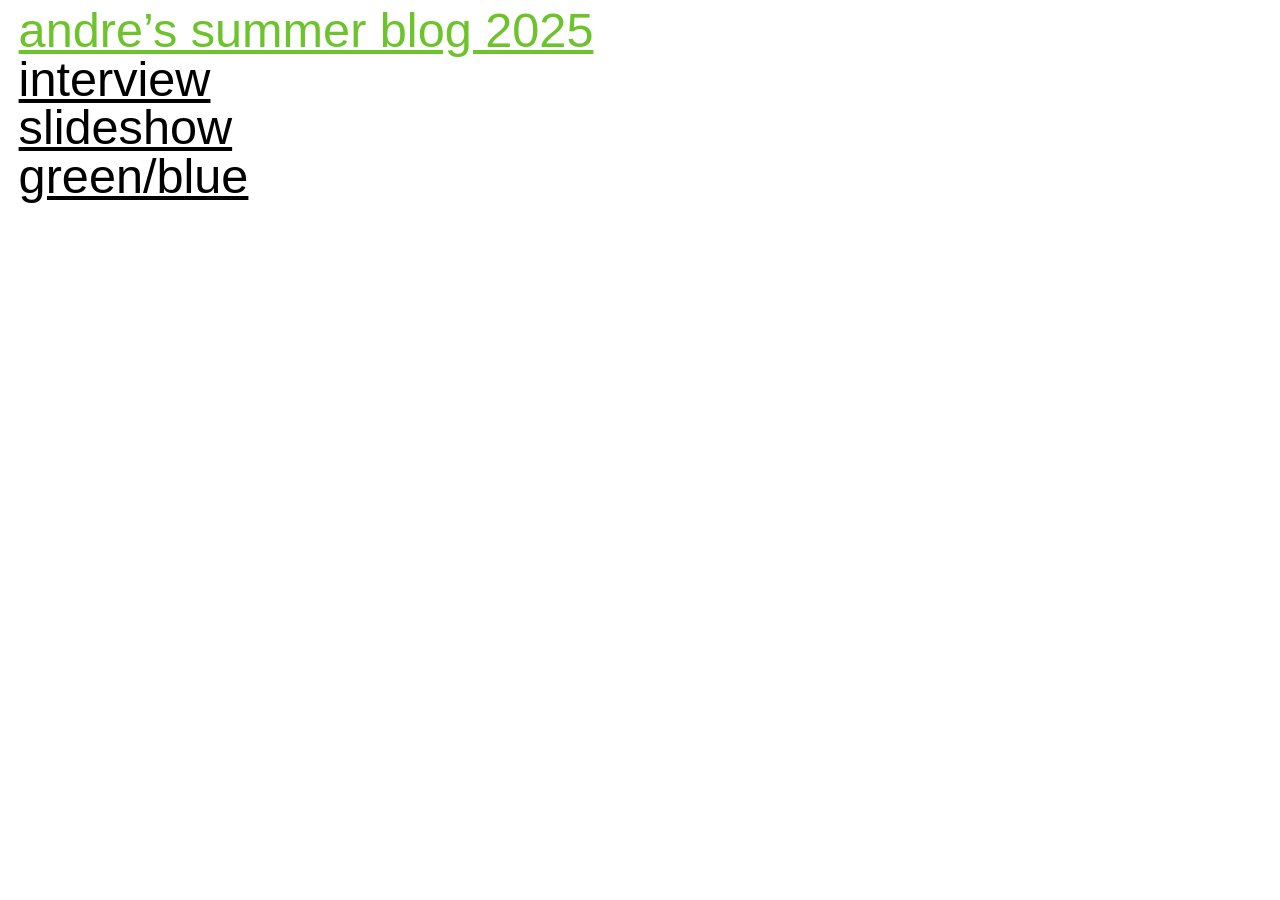
==== index.html @ eaff3abb "new" ====
<!DOCTYPE html>
<html lang="en">
  <head>
    <meta charset="UTF-8">
    <meta http-equiv="X-UA-Compatible" content="IE=edge">
    <meta name="viewport" content="width=device-width, initial-scale=1, viewport-fit=cover">
    <title>andre’s summer blog 2025</title>
    <link rel="stylesheet" href="assets/css/reset.css">
    <link rel="stylesheet" href="assets/css/style.css">
  </head>
  <body>
    <div class="mainbox">
    <header>
      <p> <a href="index.html">andre’s summer blog 2025</a></p>
      
    </header>
    <!-- <img src="2000.jpg" alt="no image!">  -->
    <div>
      <!-- <p>i love amsterdam</p> -->
    
      <h1><a href="interview_julie.html">interview</a></h1>
     <h1><a href="slideshow.html">slideshow</a></h1> 
     <h1><a href="green_blue.html">green/blue</a></h1>
    
    </div>
  </div>
  </body>
 
</html>
---- assets/css/style.css ----
body {
  /* background-color: firebrick; */
 font-size: 3.8vw;
 font-family: Arial, Helvetica, sans-serif;
 /* padding-left: 3%; */
 /* text-indent: 5%; */
 max-width: 97%;
 
} 

::selection {
  background: rgba(109, 195, 43, 1);
  /* background-color: lightgreen; */
  color: whitesmoke;


}


@media (max-width: 860px) {
  body {
    font-size: 7.8vw;
    max-width: 98%;
    
  }

  img {
    padding-top: 1.7% !important;
    padding-left: .5% !important;
    padding-bottom: 1% !important;
    width: 100% !important;
  }

  .qlink{
    /* text-decoration: none !important; */
    text-decoration-thickness: 5px !important;
    /* color: blue; */
  }


}


.link-row {
  display: flex;
  justify-content: space-between; /* or use space-around / space-evenly */
  max-width: 90%;
  padding: 20px 0;
}

.link-row a:nth-child(1) { color: #006400; }  /* dark green */
.link-row a:nth-child(2) { color: #0b5c1f; }
.link-row a:nth-child(3) { color: #156b36; }
.link-row a:nth-child(4) { color: #1e6c50; }
.link-row a:nth-child(5) { color: #25606c; }
.link-row a:nth-child(6) { color: #1d4f85; }
.link-row a:nth-child(7) { color: #183f97; }
.link-row a:nth-child(8) { color: #142fa9; }
.link-row a:nth-child(9) { color: #101fbb; }
.link-row a:nth-child(10) { color: #0b0fcf; }  /* dark blue */

html {
  scroll-behavior: smooth; /* enables smooth scrolling */
}

.back-to-top {
  color: black;
  /* text-decoration: none; */
 

}

.link-row a {
  text-decoration: underline;
  color: black;
  
}

.qlink{
  /* text-decoration: none !important; */
  text-decoration-thickness: 10px;
  /* color: blue; */
}

.link-row a:hover {
  color: blue;
}


/* margin: 10% 15% 10% 2%; top right bottom left */


a {
  text-decoration: underline;
  /* padding-left: 1%; */
}


.mainbox {
  padding-left: 1.5%;
  padding-bottom: 2.5%;
  padding-top: .5%;
}

img {
  padding-left: 3%;
  /* padding-right: 3%; */
  width: 55%;
  display: block;
  padding-top: 0.8%;

}

.hover-darken img {
  transition: filter 0.5s ease;
}

.hover-darken img:hover {
  filter: brightness(150%);

  text-decoration: none;
  border: none;
}

a:hover {
  color: blue;
  text-decoration: underline;
  /* background: rgba(109, 195, 43, 1); */
  

h{
    text-decoration: underline;
   
    }
}

h4{
  color: black;
  padding-left: 8%; 
  /* text-indent: 5%; */
  font-weight: ;
  text-decoration: underline;
}

h3{
  text-decoration: double;
}

h2 {
  color: blue;

}

p{
  color: rgb(109, 195, 43);
}

<style>

.do {
  color: rgb(255, 194, 12); 
}

.intro {
  color: black;
}

.kz {
  color: rgb(233, 178, 187); 
}

.al {
  color: cadetblue;
}

.dlee {
  color: rgb(213, 225, 76); 
}




</style>

body {
    margin: 0;
}

    .slideshow {
        position: absolute;
        width: 100vw;
        height: 100vh;
        overflow: hidden;
        background-color: black;
      }

      .slideshow img {
        padding-left: 0%;
        padding-top: 0%;
        position: absolute;
        top: 0;
        left: 0;
        width: 100%;
        height: 100%;
         opacity: 0;
        animation: show 177s steps(1, end) infinite;//
        background-color: black;
      } 
     
      @keyframes show {
        0%   { opacity: 1; }
        20% { opacity: 0; }
        100% { opacity: 0; }
      }
      
      Delay each image by 3s (3s × 59 = 177s total loop)
      .slideshow img:nth-child(1)  { animation-delay: 0s; }
      .slideshow img:nth-child(2)  { animation-delay: 3s; }
      .slideshow img:nth-child(3)  { animation-delay: 6s; }
      .slideshow img:nth-child(4)  { animation-delay: 9s; }
      .slideshow img:nth-child(5)  { animation-delay: 12s; }
      .slideshow img:nth-child(6)  { animation-delay: 15s; }
      .slideshow img:nth-child(7)  { animation-delay: 18s; }
      .slideshow img:nth-child(8)  { animation-delay: 21s; }
      .slideshow img:nth-child(9)  { animation-delay: 24s; }
      .slideshow img:nth-child(10) { animation-delay: 27s; }
      .slideshow img:nth-child(11) { animation-delay: 30s; }
      .slideshow img:nth-child(12) { animation-delay: 33s; }
      .slideshow img:nth-child(13) { animation-delay: 36s; }
      .slideshow img:nth-child(14) { animation-delay: 39s; }
      .slideshow img:nth-child(15) { animation-delay: 42s; }
      .slideshow img:nth-child(16) { animation-delay: 45s; }
      .slideshow img:nth-child(17) { animation-delay: 48s; }
      .slideshow img:nth-child(18) { animation-delay: 51s; }
      .slideshow img:nth-child(19) { animation-delay: 54s; }
      .slideshow img:nth-child(20) { animation-delay: 57s; }
      .slideshow img:nth-child(21) { animation-delay: 60s; }
      .slideshow img:nth-child(22) { animation-delay: 63s; }
      .slideshow img:nth-child(23) { animation-delay: 66s; }
      .slideshow img:nth-child(24) { animation-delay: 69s; }
      .slideshow img:nth-child(25) { animation-delay: 72s; }
      .slideshow img:nth-child(26) { animation-delay: 75s; }
      .slideshow img:nth-child(27) { animation-delay: 78s; }
      .slideshow img:nth-child(28) { animation-delay: 81s; }
      .slideshow img:nth-child(29) { animation-delay: 84s; }
      .slideshow img:nth-child(30) { animation-delay: 87s; }
      .slideshow img:nth-child(31) { animation-delay: 90s; }
      .slideshow img:nth-child(32) { animation-delay: 93s; }
      .slideshow img:nth-child(33) { animation-delay: 96s; }
      .slideshow img:nth-child(34) { animation-delay: 99s; }
      .slideshow img:nth-child(35) { animation-delay: 102s; }
      .slideshow img:nth-child(36) { animation-delay: 105s; }
      .slideshow img:nth-child(37) { animation-delay: 108s; }
      .slideshow img:nth-child(38) { animation-delay: 111s; }
      .slideshow img:nth-child(39) { animation-delay: 114s; }
      .slideshow img:nth-child(40) { animation-delay: 117s; }
      .slideshow img:nth-child(41) { animation-delay: 120s; }
      .slideshow img:nth-child(42) { animation-delay: 123s; }
      .slideshow img:nth-child(43) { animation-delay: 126s; }
      .slideshow img:nth-child(44) { animation-delay: 129s; }
      .slideshow img:nth-child(45) { animation-delay: 132s; }
      .slideshow img:nth-child(46) { animation-delay: 135s; }
      .slideshow img:nth-child(47) { animation-delay: 138s; }
      .slideshow img:nth-child(48) { animation-delay: 141s; }
      .slideshow img:nth-child(49) { animation-delay: 144s; }
      .slideshow img:nth-child(50) { animation-delay: 147s; }
      .slideshow img:nth-child(51) { animation-delay: 150s; }
      .slideshow img:nth-child(52) { animation-delay: 153s; }
      .slideshow img:nth-child(53) { animation-delay: 156s; }
      .slideshow img:nth-child(54) { animation-delay: 159s; }
      .slideshow img:nth-child(55) { animation-delay: 162s; }
      .slideshow img:nth-child(56) { animation-delay: 165s; }
      .slideshow img:nth-child(57) { animation-delay: 168s; }
      .slideshow img:nth-child(58) { animation-delay: 171s; }
      .slideshow img:nth-child(59) { animation-delay: 174s; }
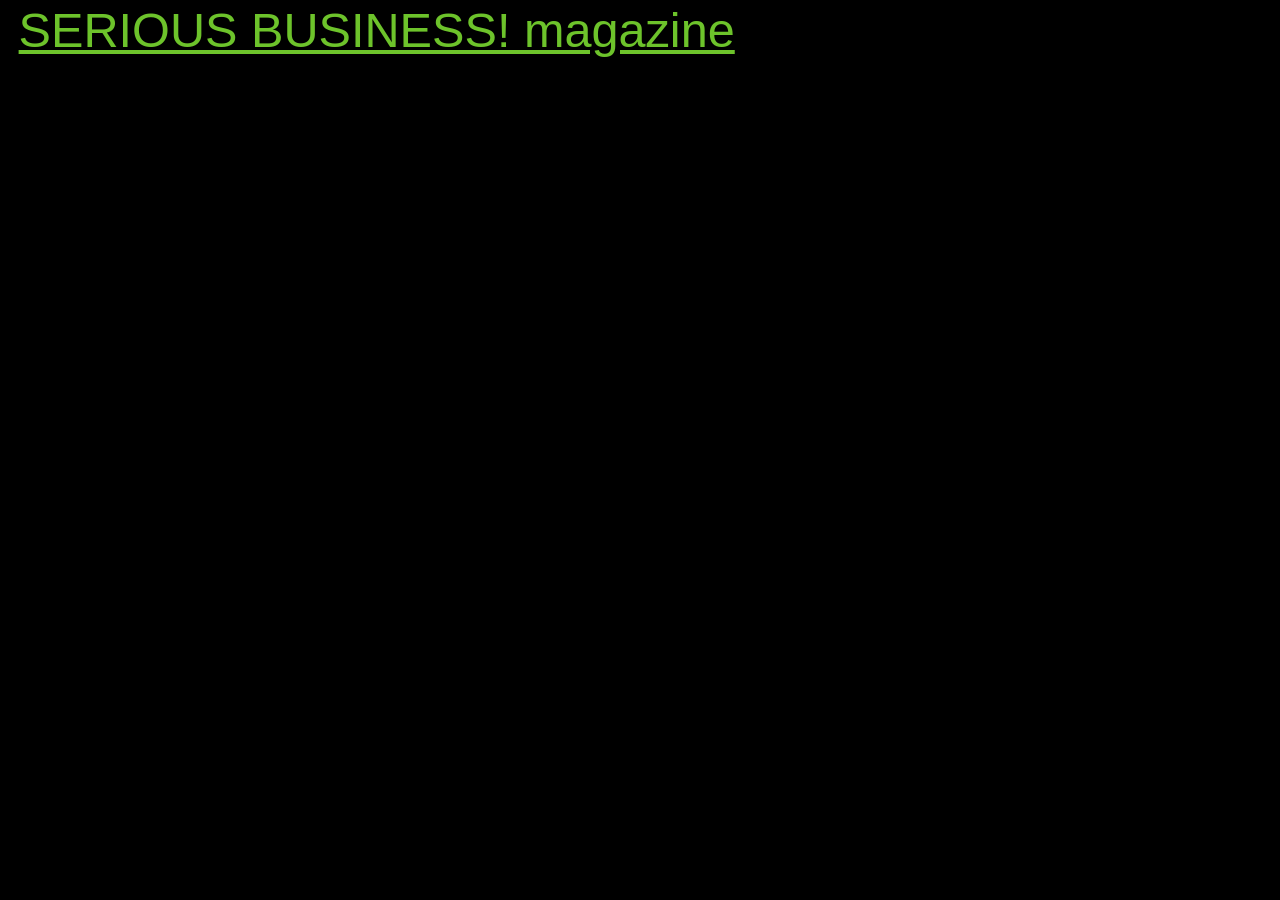
==== commit 8f62026c: "ja" ====
--- a/index.html
+++ b/index.html
@@ -4,14 +4,14 @@
     <meta charset="UTF-8">
     <meta http-equiv="X-UA-Compatible" content="IE=edge">
     <meta name="viewport" content="width=device-width, initial-scale=1, viewport-fit=cover">
-    <title>andre’s summer blog 2025</title>
+    <title>SERIOUS BUSINESS! magazine</title>
     <link rel="stylesheet" href="assets/css/reset.css">
     <link rel="stylesheet" href="assets/css/style.css">
   </head>
   <body>
     <div class="mainbox">
     <header>
-      <p> <a href="index.html">andre’s summer blog 2025</a></p>
+      <p> <a href="index.html">SERIOUS BUSINESS! magazine</a></p>
       
     </header>
     <!-- <img src="2000.jpg" alt="no image!">  -->
--- a/assets/css/style.css
+++ b/assets/css/style.css
@@ -7,6 +7,7 @@
  /* padding-left: 3%; */
  /* text-indent: 5%; */
  max-width: 97%;
+ background-color: black;
  
 } 
 
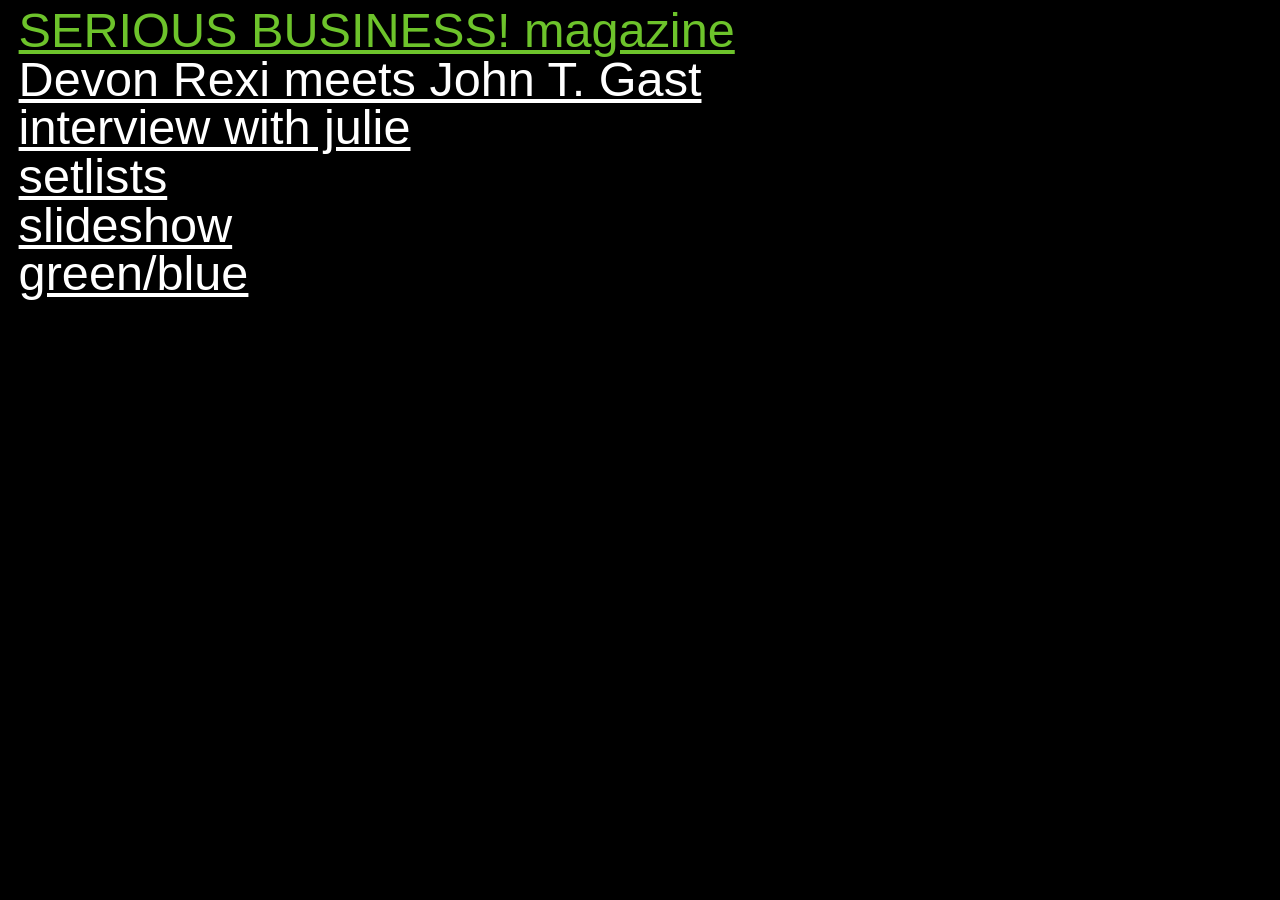
==== commit 2b37334f: "ja" ====
--- a/index.html
+++ b/index.html
@@ -18,9 +18,13 @@
     <div>
       <!-- <p>i love amsterdam</p> -->
     
-      <h1><a href="interview_julie.html">interview</a></h1>
+       <h1><a href="devonreximeetsjohn.html">Devon Rexi meets John T. Gast</a></h1>
+      <h1><a href="interview_julie.html">interview with julie</a></h1>
+    
+      <h1><a href="setlists.html">setlists</a></h1> 
      <h1><a href="slideshow.html">slideshow</a></h1> 
      <h1><a href="green_blue.html">green/blue</a></h1>
+     
     
     </div>
   </div>
--- a/assets/css/style.css
+++ b/assets/css/style.css
@@ -3,11 +3,12 @@
 body {
   /* background-color: firebrick; */
  font-size: 3.8vw;
- font-family: Arial, Helvetica, sans-serif;
+ font-family: Impact, Haettenschweiler, 'Arial Narrow Bold', sans-serif;
  /* padding-left: 3%; */
  /* text-indent: 5%; */
  max-width: 97%;
  background-color: black;
+ color: white;
  
 } 
 
@@ -165,7 +166,7 @@
 }
 
 .intro {
-  color: black;
+  color: yellow;
 }
 
 .kz {
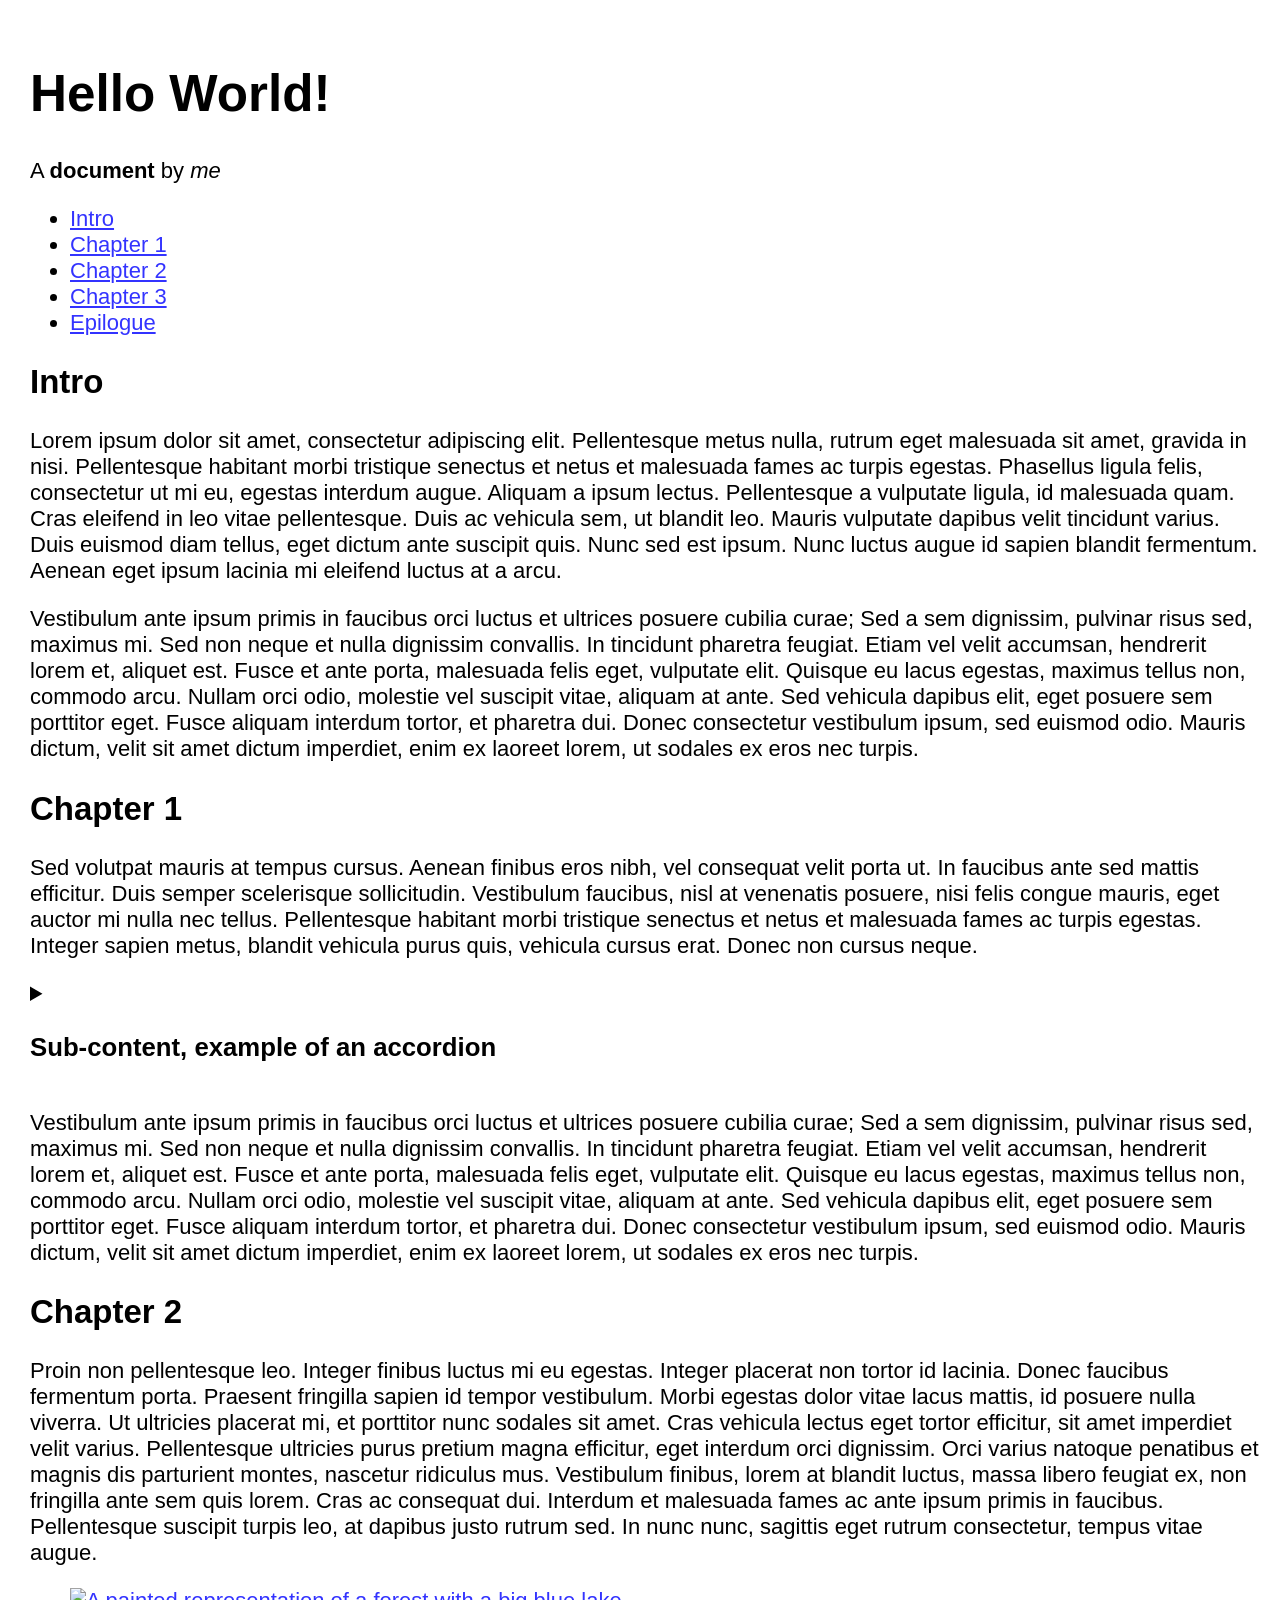
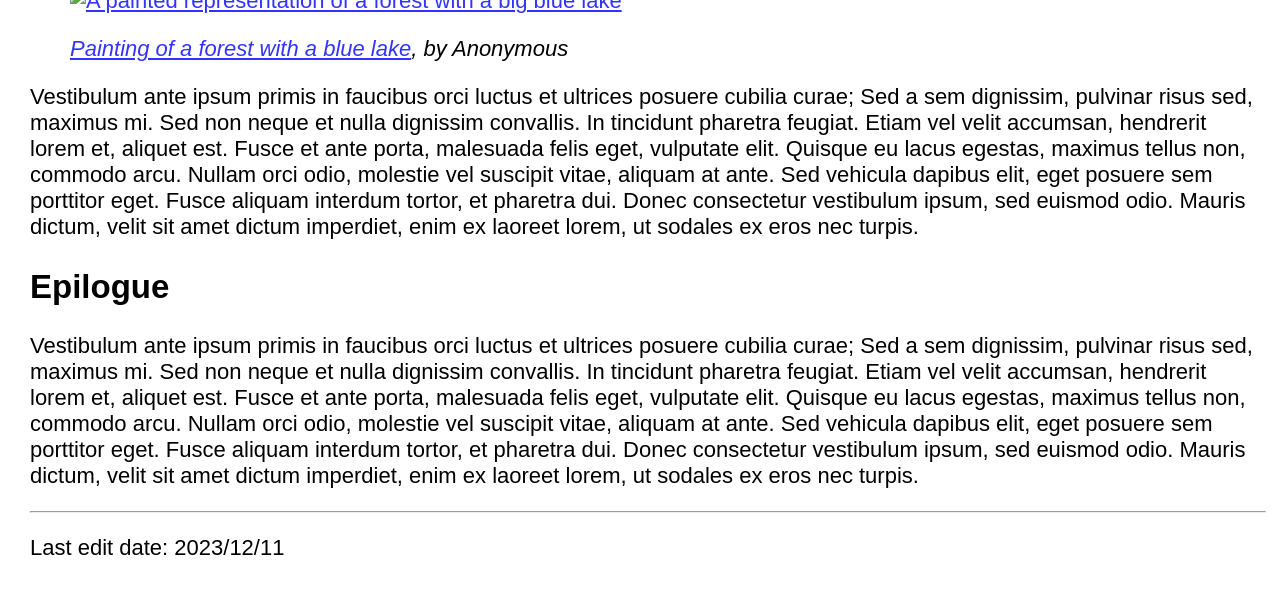
==== commit 6a0820df: "x" ====
--- a/index.html
+++ b/index.html
@@ -1,33 +1,158 @@
 <!DOCTYPE html>
+
 <html lang="en">
-  <head>
-    <meta charset="UTF-8">
-    <meta http-equiv="X-UA-Compatible" content="IE=edge">
-    <meta name="viewport" content="width=device-width, initial-scale=1, viewport-fit=cover">
-    <title>SERIOUS BUSINESS! magazine</title>
-    <link rel="stylesheet" href="assets/css/reset.css">
-    <link rel="stylesheet" href="assets/css/style.css">
-  </head>
-  <body>
-    <div class="mainbox">
-    <header>
-      <p> <a href="index.html">SERIOUS BUSINESS! magazine</a></p>
-      
-    </header>
-    <!-- <img src="2000.jpg" alt="no image!">  -->
-    <div>
-      <!-- <p>i love amsterdam</p> -->
-    
-       <h1><a href="devonreximeetsjohn.html">Devon Rexi meets John T. Gast</a></h1>
-      <h1><a href="interview_julie.html">interview with julie</a></h1>
-    
-      <h1><a href="setlists.html">setlists</a></h1> 
-     <h1><a href="slideshow.html">slideshow</a></h1> 
-     <h1><a href="green_blue.html">green/blue</a></h1>
-     
-    
-    </div>
-  </div>
-  </body>
- 
-</html>+
+	<head>
+
+		<meta charset="utf-8">
+		<meta name="viewport" content="width=device-width,initial-scale=1.0">
+
+		<!-- meta tags, fill them with website meta infos -->
+		<meta name="description" content="Description of your web page" /> 
+		<meta name="keywords" content="Keyword 1, Keyword 2, Keyword 3, Keyword 4, Keyword 5 ..."/> 
+		<meta name="author" content="Name of the author/owner of the webpage's content" />
+
+		<!-- favicon, fill with a 512x512px .png image named 'favicon.png' -->
+		<link rel="icon" href="assets/images/favicon/favicon.png"/>
+
+		<!-- website title, visible in the browser window and on link sharing -->
+		<title>Website title</title>
+
+		<!-- links for extensions and dependencies -->
+
+		<!-- css -->
+		<!-- first link your CSS dependences, here is normalize, a CSS 'reset' for cross-browser appearence uniformity -->
+		<link rel="stylesheet" href="assets/css/normalize.css">
+		<!-- you stylesheet -->
+		<link rel="stylesheet" href="assets/css/style.css?ver=1.0">
+
+		<!-- js -->
+		<!-- first link your javascript dependencies -->
+
+		<!-- your website scripts goes at the end of this document, right before the closing </body> -->
+	    
+	</head>
+
+	<body>
+
+		<!-- webpage content goes here -->
+
+		<div class="page-wrapper">
+
+			<header>
+
+				<h1>Hello World!</h1>
+				<p>A <strong>document</strong> by <em>me</em></p>
+
+				<nav>
+					<ul>
+						<li><a href="#intro">Intro</a></li>
+						<li><a href="#chapter-1">Chapter 1</a></li>
+						<li><a href="#chapter-2">Chapter 2</a></li>
+						<li><a href="#chapter-3">Chapter 3</a></li>
+						<li><a href="#epilogue">Epilogue</a></li>
+					</ul>
+				</nav>
+
+			</header>
+
+			<main>
+
+				<h2 id="intro">Intro</h2>
+
+				<p>
+					Lorem ipsum dolor sit amet, consectetur adipiscing elit. Pellentesque metus nulla, rutrum eget malesuada sit amet, gravida in nisi. Pellentesque habitant morbi tristique senectus et netus et malesuada fames ac turpis egestas. Phasellus ligula felis, consectetur ut mi eu, egestas interdum augue. Aliquam a ipsum lectus. Pellentesque a vulputate ligula, id malesuada quam. Cras eleifend in leo vitae pellentesque. Duis ac vehicula sem, ut blandit leo. Mauris vulputate dapibus velit tincidunt varius. Duis euismod diam tellus, eget dictum ante suscipit quis. Nunc sed est ipsum. Nunc luctus augue id sapien blandit fermentum. Aenean eget ipsum lacinia mi eleifend luctus at a arcu.
+				</p>
+
+				<p>
+					Vestibulum ante ipsum primis in faucibus orci luctus et ultrices posuere cubilia curae; Sed a sem dignissim, pulvinar risus sed, maximus mi. Sed non neque et nulla dignissim convallis. In tincidunt pharetra feugiat. Etiam vel velit accumsan, hendrerit lorem et, aliquet est. Fusce et ante porta, malesuada felis eget, vulputate elit. Quisque eu lacus egestas, maximus tellus non, commodo arcu. Nullam orci odio, molestie vel suscipit vitae, aliquam at ante. Sed vehicula dapibus elit, eget posuere sem porttitor eget. Fusce aliquam interdum tortor, et pharetra dui. Donec consectetur vestibulum ipsum, sed euismod odio. Mauris dictum, velit sit amet dictum imperdiet, enim ex laoreet lorem, ut sodales ex eros nec turpis.
+				</p>
+
+				<h2 id="chapter-1">Chapter 1</h2>
+
+				<p>
+					Sed volutpat mauris at tempus cursus. Aenean finibus eros nibh, vel consequat velit porta ut. In faucibus ante sed mattis efficitur. Duis semper scelerisque sollicitudin. Vestibulum faucibus, nisl at venenatis posuere, nisi felis congue mauris, eget auctor mi nulla nec tellus. Pellentesque habitant morbi tristique senectus et netus et malesuada fames ac turpis egestas. Integer sapien metus, blandit vehicula purus quis, vehicula cursus erat. Donec non cursus neque.
+				</p>
+
+				<details>
+
+					<summary>
+						<h3 id="intro">Sub-content, example of an accordion</h2>
+					</summary>
+
+					<p>
+						Lorem ipsum dolor sit amet, consectetur adipiscing elit. Pellentesque metus nulla, rutrum eget malesuada sit amet, gravida in nisi. Pellentesque habitant morbi tristique senectus et netus et malesuada fames ac turpis egestas. Phasellus ligula felis, consectetur ut mi eu, egestas interdum augue. Aliquam a ipsum lectus. Pellentesque a vulputate ligula, id malesuada quam. Cras eleifend in leo vitae pellentesque. Duis ac vehicula sem, ut blandit leo. Mauris vulputate dapibus velit tincidunt varius. Duis euismod diam tellus, eget dictum ante suscipit quis. Nunc sed est ipsum. Nunc luctus augue id sapien blandit fermentum. Aenean eget ipsum lacinia mi eleifend luctus at a arcu.
+					</p>
+
+					<p>
+						Vestibulum ante ipsum primis in faucibus orci luctus et ultrices posuere cubilia curae; Sed a sem dignissim, pulvinar risus sed, maximus mi. Sed non neque et nulla dignissim convallis. In tincidunt pharetra feugiat. Etiam vel velit accumsan, hendrerit lorem et, aliquet est. Fusce et ante porta, malesuada felis eget, vulputate elit. Quisque eu lacus egestas, maximus tellus non, commodo arcu. Nullam orci odio, molestie vel suscipit vitae, aliquam at ante. Sed vehicula dapibus elit, eget posuere sem porttitor eget. Fusce aliquam interdum tortor, et pharetra dui. Donec consectetur vestibulum ipsum, sed euismod odio. Mauris dictum, velit sit amet dictum imperdiet, enim ex laoreet lorem, ut sodales ex eros nec turpis.
+					</p>
+
+				</details>
+
+				<p>
+					Vestibulum ante ipsum primis in faucibus orci luctus et ultrices posuere cubilia curae; Sed a sem dignissim, pulvinar risus sed, maximus mi. Sed non neque et nulla dignissim convallis. In tincidunt pharetra feugiat. Etiam vel velit accumsan, hendrerit lorem et, aliquet est. Fusce et ante porta, malesuada felis eget, vulputate elit. Quisque eu lacus egestas, maximus tellus non, commodo arcu. Nullam orci odio, molestie vel suscipit vitae, aliquam at ante. Sed vehicula dapibus elit, eget posuere sem porttitor eget. Fusce aliquam interdum tortor, et pharetra dui. Donec consectetur vestibulum ipsum, sed euismod odio. Mauris dictum, velit sit amet dictum imperdiet, enim ex laoreet lorem, ut sodales ex eros nec turpis.
+				</p>
+
+				<h2 id="chapter-2">Chapter 2</h2>
+
+				<p>
+					Proin non pellentesque leo. Integer finibus luctus mi eu egestas. Integer placerat non tortor id lacinia. Donec faucibus fermentum porta. Praesent fringilla sapien id tempor vestibulum. Morbi egestas dolor vitae lacus mattis, id posuere nulla viverra. Ut ultricies placerat mi, et porttitor nunc sodales sit amet. Cras vehicula lectus eget tortor efficitur, sit amet imperdiet velit varius. Pellentesque ultricies purus pretium magna efficitur, eget interdum orci dignissim. Orci varius natoque penatibus et magnis dis parturient montes, nascetur ridiculus mus. Vestibulum finibus, lorem at blandit luctus, massa libero feugiat ex, non fringilla ante sem quis lorem. Cras ac consequat dui. Interdum et malesuada fames ac ante ipsum primis in faucibus. Pellentesque suscipit turpis leo, at dapibus justo rutrum sed. In nunc nunc, sagittis eget rutrum consectetur, tempus vitae augue.
+				</p>
+
+				<figure>
+
+					<a href="content/painting-forest-lake.jpg" target="_blank">
+				    	<img src="content/painting-forest-lake.jpg" alt="A painted representation of a forest with a big blue lake" width="100%" height="auto">
+				    </a>
+
+				    <figcaption>
+
+				    	<p>
+				    		<em><a href="https://www.youtube.com/watch?v=bkKTSw4pL2A" target="_blank">Painting of a forest with a blue lake</a>, by Anonymous</em>
+				    	</p>
+
+				    </figcaption>
+
+				</figure>
+
+				<p>
+					Vestibulum ante ipsum primis in faucibus orci luctus et ultrices posuere cubilia curae; Sed a sem dignissim, pulvinar risus sed, maximus mi. Sed non neque et nulla dignissim convallis. In tincidunt pharetra feugiat. Etiam vel velit accumsan, hendrerit lorem et, aliquet est. Fusce et ante porta, malesuada felis eget, vulputate elit. Quisque eu lacus egestas, maximus tellus non, commodo arcu. Nullam orci odio, molestie vel suscipit vitae, aliquam at ante. Sed vehicula dapibus elit, eget posuere sem porttitor eget. Fusce aliquam interdum tortor, et pharetra dui. Donec consectetur vestibulum ipsum, sed euismod odio. Mauris dictum, velit sit amet dictum imperdiet, enim ex laoreet lorem, ut sodales ex eros nec turpis.
+				</p>
+
+				<h2 id="epilogue">Epilogue</h2>
+
+				<p>
+					Vestibulum ante ipsum primis in faucibus orci luctus et ultrices posuere cubilia curae; Sed a sem dignissim, pulvinar risus sed, maximus mi. Sed non neque et nulla dignissim convallis. In tincidunt pharetra feugiat. Etiam vel velit accumsan, hendrerit lorem et, aliquet est. Fusce et ante porta, malesuada felis eget, vulputate elit. Quisque eu lacus egestas, maximus tellus non, commodo arcu. Nullam orci odio, molestie vel suscipit vitae, aliquam at ante. Sed vehicula dapibus elit, eget posuere sem porttitor eget. Fusce aliquam interdum tortor, et pharetra dui. Donec consectetur vestibulum ipsum, sed euismod odio. Mauris dictum, velit sit amet dictum imperdiet, enim ex laoreet lorem, ut sodales ex eros nec turpis.
+				</p>
+
+			</main>
+
+
+
+			<footer>
+
+				<hr>
+
+				<p>
+					Last edit date: 2023/12/11
+				</p>
+
+			</footer>
+
+
+
+		</div>
+
+
+
+		<!-- end webpage content -->
+
+
+		<!-- website script right before closing </body> tag -->
+		<script type="text/javascript" src="assets/js/script.js?ver=1.0"></script>
+
+
+	</body>
+
+</html>
--- a/assets/css/style.css
+++ b/assets/css/style.css
@@ -1,280 +1,239 @@
-
+@charset "UTF-8";
+
+
+
+/* @FONT FACE (enable the use of 'custom fonts' inside your document) */
+
+/* 
+  You can use 'fontsquirrel' (https://www.fontsquirrel.com) 
+  or 'transfonter' (https://transfonter.org)
+  to generate your own font for the web from .ttf or .oft files 
+*/
+
+@font-face {
+    font-family: 'Your Font Name';
+    src: url('../fonts/yourfontname/yourfontname-roman.woff2');
+    font-weight: normal;
+    font-style: normal;
+    font-display: block;
+}
+
+@font-face {
+    font-family: 'Your Font Name';
+    src: url('../fonts/yourfontname/yourfontname-italic.woff2');
+    font-weight: normal;
+    font-style: italic;
+    font-display: block;
+}
+
+
+
+/* VARIABLES */
+
+:root {
+  /* Color values */
+  --color-background: rgba(255,255,255,1);
+  --color-text: rgba(0,0,0,1);
+  --color-text-link: rgba(0,0,255,0.8);
+  --color-text-link-hover: rgba(0,0,255,0.4);
+  /* Font values */
+  --font-text: 'Your Font Name', 'Helvetica', 'Arial', sans-serif;
+  --font-size: 24px;
+  /* Margin values */
+  --margin: 1rem;
+
+
+  /* Examples of possible variables */
+
+  --font-size-heading: calc(var(--font-size) * 2);
+  --font-size-subheading: calc(var(--font-size) * 1.25);
+  --font-size-caption: calc(var(--font-size) * 0.875);
+
+  --margin-xs: calc(var(--margin) * 0.5);
+  --margin-s: calc(var(--margin) * 1);
+  --margin-m: calc(var(--margin) * 2);
+  --margin-l: calc(var(--margin) * 3);
+  --margin-xl: calc(var(--margin) * 5);
+
+}
+
+
+
+/* GENERAL STYLES */
+
+html {
+  font: var(--font-size) var(--font-family);
+  color: var(--color-text);
+  background-color: var(--color-background);
+}
 
 body {
-  /* background-color: firebrick; */
- font-size: 3.8vw;
- font-family: Impact, Haettenschweiler, 'Arial Narrow Bold', sans-serif;
- /* padding-left: 3%; */
- /* text-indent: 5%; */
- max-width: 97%;
- background-color: black;
- color: white;
+  position:relative;
+  background-color: var(--color-background);
+  font: var(--font-size) var(--font-family);
+  color: var(--color-text);
+  width:100%;
+  height:auto;
+  overflow-y:auto;
+}
+
+a {
+  color: var(--color-text-link);
+  text-decoration: underline;
+}
+
+a:hover {
+  color: var(--color-text-link-hover);
+  text-decoration: underline;
+}
+
+
+h1{
+  /* h1 style */
+  font-size: clamp(
+    var(--font-size-heading),
+    4vw,
+    calc(var(--font-size-heading) * 1.25)
+  );
+}
+
+h2{
+  /* h2 style */
+}
+
+h3{
+  /* h3 style */
+}
+
+h4, h5, h6{
+  /* h4-h5-h6 style */
+}
+
+p{
+  /* paragraph style */
+}
+
+ol, ul{
+  /* ordered list and unordered list styles */
+}
+
+blockquote{
+  /* blockquote element style */
+}
+
+hr{
+  /* horizontal rule style */
+}
+
+
+
+/* PAGE STYLES */
+
+/* page structure */
+
+div.page-wrapper {
+  /* the element that 'wraps' everything */
+  padding: var(--margin);
+}
+
+/* navigation */
  
-} 
-
-::selection {
-  background: rgba(109, 195, 43, 1);
-  /* background-color: lightgreen; */
-  color: whitesmoke;
-
-
-}
-
-
-@media (max-width: 860px) {
-  body {
-    font-size: 7.8vw;
-    max-width: 98%;
-    
+nav{
+  
+}
+
+/* content */
+
+main{
+ 
+}
+
+summary{
+  
+}
+
+
+
+
+
+
+/* UTILITY CLASSES */
+
+/* hide desktop mobile etc */
+
+.desktop-only {
+  display: block;
+}
+
+.mobile-only {
+  display: none;
+}
+
+
+
+
+
+/* WEBSITE MEDIA QUERIES */
+
+/* responsive typeface for various breaking points, sets the default 'rem' value */
+@media (max-width: 299px) { :root{--font-size: 18px;} html, body {font: var(--font-size) var(--font-text); } }
+@media (min-width: 299px) and (max-width: 340px) { :root{--font-size: 19px;} html, body {font: var(--font-size) var(--font-text); } }
+@media (min-width: 340px) and (max-width: 440px) { :root{--font-size: 20px;} html, body {font: var(--font-size) var(--font-text); } }
+@media (min-width: 441px) and (max-width: 779px) { :root{--font-size: 19px;} html, body {font: var(--font-size) var(--font-text); } }
+@media (min-width: 780px) and (max-width: 992px) { :root{--font-size: 20px;} html, body {font: var(--font-size) var(--font-text); } }
+@media (min-width: 993px) and (max-width: 1200px) { :root{--font-size: 21px;} html, body {font: var(--font-size) var(--font-text); } }
+@media (min-width: 1201px) and (max-width: 1320px) { :root{--font-size: 22px;} html, body {font: var(--font-size) var(--font-text); } }
+@media (min-width: 1321px) { :root{--font-size: 24px;} html, body {font: var(--font-size) var(--font-text); } }
+
+/* styles for 'mobile', screen sizes up to 779px, should covers 'mobile' and 'tablet' */
+/* style this one first and then use the subsequent ones in a cascading way (from general to specific) */
+
+@media (max-width: 779px) {
+
+  /* your 'mobile' overriding css properties here */
+
+
+
+  /* utility classes, mobile */
+
+  .desktop-only{
+    display:none;
   }
 
-  img {
-    padding-top: 1.7% !important;
-    padding-left: .5% !important;
-    padding-bottom: 1% !important;
-    width: 100% !important;
+  .mobile-only{
+    display:block;
   }
 
-  .qlink{
-    /* text-decoration: none !important; */
-    text-decoration-thickness: 5px !important;
-    /* color: blue; */
-  }
-
-
-}
-
-
-.link-row {
-  display: flex;
-  justify-content: space-between; /* or use space-around / space-evenly */
-  max-width: 90%;
-  padding: 20px 0;
-}
-
-.link-row a:nth-child(1) { color: #006400; }  /* dark green */
-.link-row a:nth-child(2) { color: #0b5c1f; }
-.link-row a:nth-child(3) { color: #156b36; }
-.link-row a:nth-child(4) { color: #1e6c50; }
-.link-row a:nth-child(5) { color: #25606c; }
-.link-row a:nth-child(6) { color: #1d4f85; }
-.link-row a:nth-child(7) { color: #183f97; }
-.link-row a:nth-child(8) { color: #142fa9; }
-.link-row a:nth-child(9) { color: #101fbb; }
-.link-row a:nth-child(10) { color: #0b0fcf; }  /* dark blue */
-
-html {
-  scroll-behavior: smooth; /* enables smooth scrolling */
-}
-
-.back-to-top {
-  color: black;
-  /* text-decoration: none; */
- 
-
-}
-
-.link-row a {
-  text-decoration: underline;
-  color: black;
-  
-}
-
-.qlink{
-  /* text-decoration: none !important; */
-  text-decoration-thickness: 10px;
-  /* color: blue; */
-}
-
-.link-row a:hover {
-  color: blue;
-}
-
-
-/* margin: 10% 15% 10% 2%; top right bottom left */
-
-
-a {
-  text-decoration: underline;
-  /* padding-left: 1%; */
-}
-
-
-.mainbox {
-  padding-left: 1.5%;
-  padding-bottom: 2.5%;
-  padding-top: .5%;
-}
-
-img {
-  padding-left: 3%;
-  /* padding-right: 3%; */
-  width: 55%;
-  display: block;
-  padding-top: 0.8%;
-
-}
-
-.hover-darken img {
-  transition: filter 0.5s ease;
-}
-
-.hover-darken img:hover {
-  filter: brightness(150%);
-
-  text-decoration: none;
-  border: none;
-}
-
-a:hover {
-  color: blue;
-  text-decoration: underline;
-  /* background: rgba(109, 195, 43, 1); */
-  
-
-h{
-    text-decoration: underline;
-   
-    }
-}
-
-h4{
-  color: black;
-  padding-left: 8%; 
-  /* text-indent: 5%; */
-  font-weight: ;
-  text-decoration: underline;
-}
-
-h3{
-  text-decoration: double;
-}
-
-h2 {
-  color: blue;
-
-}
-
-p{
-  color: rgb(109, 195, 43);
-}
-
-<style>
-
-.do {
-  color: rgb(255, 194, 12); 
-}
-
-.intro {
-  color: yellow;
-}
-
-.kz {
-  color: rgb(233, 178, 187); 
-}
-
-.al {
-  color: cadetblue;
-}
-
-.dlee {
-  color: rgb(213, 225, 76); 
-}
-
-
-
-
-</style>
-
-body {
-    margin: 0;
-}
-
-    .slideshow {
-        position: absolute;
-        width: 100vw;
-        height: 100vh;
-        overflow: hidden;
-        background-color: black;
-      }
-
-      .slideshow img {
-        padding-left: 0%;
-        padding-top: 0%;
-        position: absolute;
-        top: 0;
-        left: 0;
-        width: 100%;
-        height: 100%;
-         opacity: 0;
-        animation: show 177s steps(1, end) infinite;//
-        background-color: black;
-      } 
-     
-      @keyframes show {
-        0%   { opacity: 1; }
-        20% { opacity: 0; }
-        100% { opacity: 0; }
-      }
-      
-      Delay each image by 3s (3s × 59 = 177s total loop)
-      .slideshow img:nth-child(1)  { animation-delay: 0s; }
-      .slideshow img:nth-child(2)  { animation-delay: 3s; }
-      .slideshow img:nth-child(3)  { animation-delay: 6s; }
-      .slideshow img:nth-child(4)  { animation-delay: 9s; }
-      .slideshow img:nth-child(5)  { animation-delay: 12s; }
-      .slideshow img:nth-child(6)  { animation-delay: 15s; }
-      .slideshow img:nth-child(7)  { animation-delay: 18s; }
-      .slideshow img:nth-child(8)  { animation-delay: 21s; }
-      .slideshow img:nth-child(9)  { animation-delay: 24s; }
-      .slideshow img:nth-child(10) { animation-delay: 27s; }
-      .slideshow img:nth-child(11) { animation-delay: 30s; }
-      .slideshow img:nth-child(12) { animation-delay: 33s; }
-      .slideshow img:nth-child(13) { animation-delay: 36s; }
-      .slideshow img:nth-child(14) { animation-delay: 39s; }
-      .slideshow img:nth-child(15) { animation-delay: 42s; }
-      .slideshow img:nth-child(16) { animation-delay: 45s; }
-      .slideshow img:nth-child(17) { animation-delay: 48s; }
-      .slideshow img:nth-child(18) { animation-delay: 51s; }
-      .slideshow img:nth-child(19) { animation-delay: 54s; }
-      .slideshow img:nth-child(20) { animation-delay: 57s; }
-      .slideshow img:nth-child(21) { animation-delay: 60s; }
-      .slideshow img:nth-child(22) { animation-delay: 63s; }
-      .slideshow img:nth-child(23) { animation-delay: 66s; }
-      .slideshow img:nth-child(24) { animation-delay: 69s; }
-      .slideshow img:nth-child(25) { animation-delay: 72s; }
-      .slideshow img:nth-child(26) { animation-delay: 75s; }
-      .slideshow img:nth-child(27) { animation-delay: 78s; }
-      .slideshow img:nth-child(28) { animation-delay: 81s; }
-      .slideshow img:nth-child(29) { animation-delay: 84s; }
-      .slideshow img:nth-child(30) { animation-delay: 87s; }
-      .slideshow img:nth-child(31) { animation-delay: 90s; }
-      .slideshow img:nth-child(32) { animation-delay: 93s; }
-      .slideshow img:nth-child(33) { animation-delay: 96s; }
-      .slideshow img:nth-child(34) { animation-delay: 99s; }
-      .slideshow img:nth-child(35) { animation-delay: 102s; }
-      .slideshow img:nth-child(36) { animation-delay: 105s; }
-      .slideshow img:nth-child(37) { animation-delay: 108s; }
-      .slideshow img:nth-child(38) { animation-delay: 111s; }
-      .slideshow img:nth-child(39) { animation-delay: 114s; }
-      .slideshow img:nth-child(40) { animation-delay: 117s; }
-      .slideshow img:nth-child(41) { animation-delay: 120s; }
-      .slideshow img:nth-child(42) { animation-delay: 123s; }
-      .slideshow img:nth-child(43) { animation-delay: 126s; }
-      .slideshow img:nth-child(44) { animation-delay: 129s; }
-      .slideshow img:nth-child(45) { animation-delay: 132s; }
-      .slideshow img:nth-child(46) { animation-delay: 135s; }
-      .slideshow img:nth-child(47) { animation-delay: 138s; }
-      .slideshow img:nth-child(48) { animation-delay: 141s; }
-      .slideshow img:nth-child(49) { animation-delay: 144s; }
-      .slideshow img:nth-child(50) { animation-delay: 147s; }
-      .slideshow img:nth-child(51) { animation-delay: 150s; }
-      .slideshow img:nth-child(52) { animation-delay: 153s; }
-      .slideshow img:nth-child(53) { animation-delay: 156s; }
-      .slideshow img:nth-child(54) { animation-delay: 159s; }
-      .slideshow img:nth-child(55) { animation-delay: 162s; }
-      .slideshow img:nth-child(56) { animation-delay: 165s; }
-      .slideshow img:nth-child(57) { animation-delay: 168s; }
-      .slideshow img:nth-child(58) { animation-delay: 171s; }
-      .slideshow img:nth-child(59) { animation-delay: 174s; }
-    +}
+
+
+
+/* use this query to apply style changes to smaller smartphones sizes (like an iPhone 5S or SE 2016), max size of 339px */
+
+@media (max-width: 339px) {
+
+  /* your overriding css properties here */
+
+}
+
+
+
+/* use this query to apply style changes for 'mobile' screen sizes that are flipped in 'landscape' mode */
+
+@media (max-width: 779px) and (orientation: landscape) {
+
+   /* your overriding css properties here */
+
+}
+
+
+
+/* use this query to apply style for 'small' desktop screens */
+
+@media (min-width: 780px) and (max-width: 992px) {
+
+  /* your overriding css properties here */
+
+}
+
+
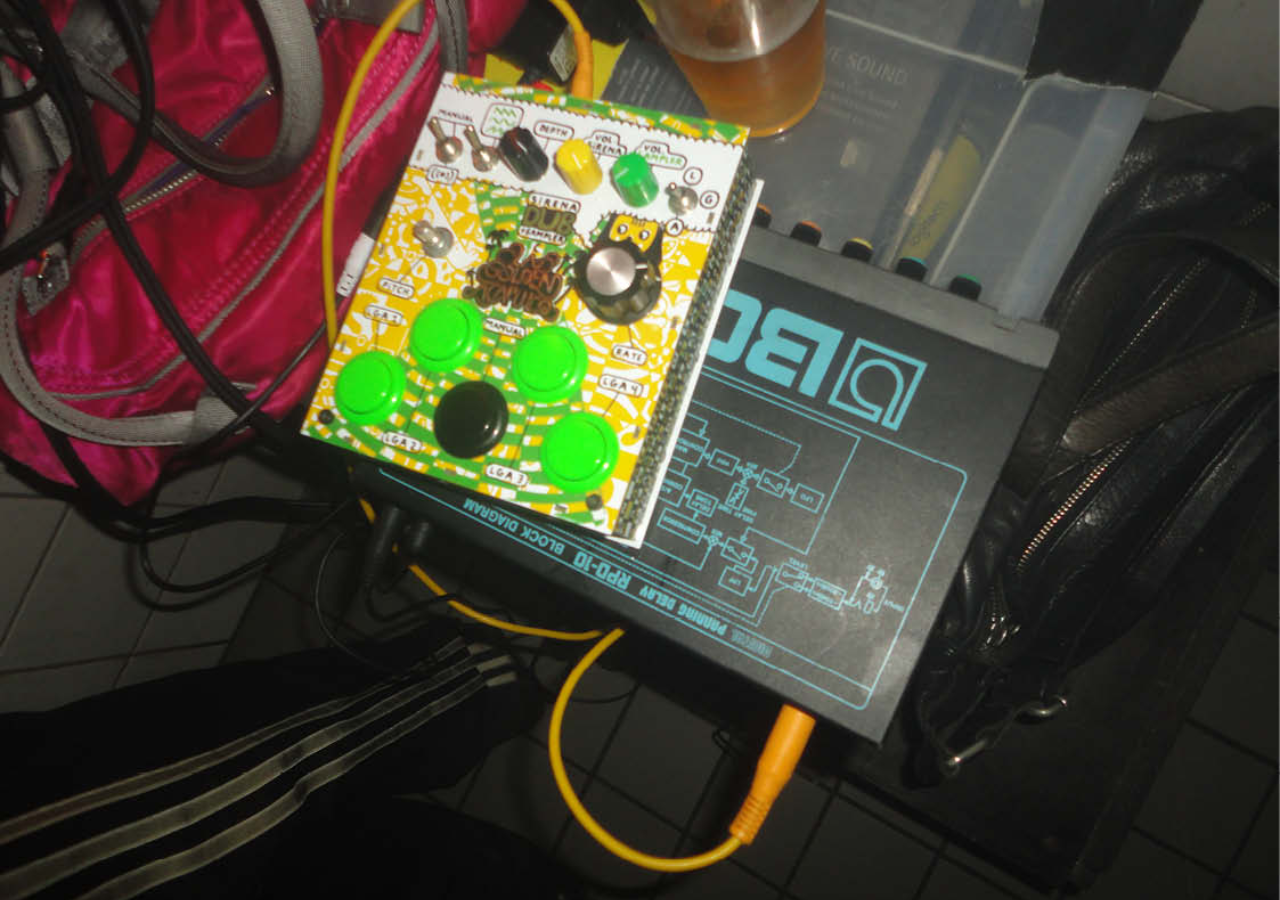
==== commit 71828884: "xxxx" ====
--- a/index.html
+++ b/index.html
@@ -1,158 +1,58 @@
 <!DOCTYPE html>
+<html lang="en">
+<head>
+  <meta charset="utf-8">
+  <meta name="viewport" content="width=device-width,initial-scale=1.0">
+  <meta name="description" content="Part of the Dance — Andre Kahveciyan" />
+  <meta name="author" content="Andre Kahveciyan" />
+  <link rel="icon" href="assets/images/favicon/favicon.png"/>
+  <title>Part of the Dance — Andre Kahveciyan</title>
+  <link rel="stylesheet" href="assets/css/normalize.css">
+  <link rel="stylesheet" href="assets/css/style.css">
+</head>
+<body class="landing">
 
-<html lang="en">
+  <div id="slideshow"></div>
 
-	<head>
+  <script>
+    // ── ADD MORE IMAGES HERE ─────────────────────────────────
+    // Just add the filename to this array and drop the file
+    // in the images/ folder. They will appear in the slideshow.
+    const images = [
+      "print1.jpg","print12.jpg","print13.jpg","print14.jpg","print15.jpg",
+      "print16.jpg","print17.jpg","print18.jpg","print19.jpg","print110.jpg",
+      "print111.jpg","print112.jpg","print113.jpg","print114.jpg","print115.jpg",
+      "print116.jpg","print117.jpg","print118.jpg","print119.jpg","print120.jpg",
+      "print121.jpg","print122.jpg","print123.jpg","print124.jpg","print125.jpg",
+      "print126.jpg","print127.jpg","print128.jpg","print129.jpg","print130.jpg",
+      "print131.jpg","print132.jpg","print133.jpg","print134.jpg","print135.jpg",
+      "print136.jpg","print137.jpg","print138.jpg","print139.jpg","print140.jpg",
+      "print141.jpg","print142.jpg","print143.jpg","print144.jpg","print145.jpg",
+      "print146.jpg"
+    ];
 
-		<meta charset="utf-8">
-		<meta name="viewport" content="width=device-width,initial-scale=1.0">
+    const slideshow = document.getElementById('slideshow');
+    let current = 0;
+    let slides = [];
 
-		<!-- meta tags, fill them with website meta infos -->
-		<meta name="description" content="Description of your web page" /> 
-		<meta name="keywords" content="Keyword 1, Keyword 2, Keyword 3, Keyword 4, Keyword 5 ..."/> 
-		<meta name="author" content="Name of the author/owner of the webpage's content" />
+    images.forEach((img, i) => {
+      const div = document.createElement('div');
+      div.className = 'slide' + (i === 0 ? ' active' : '');
+      div.style.backgroundImage = `url('images/${img}')`;
+      slideshow.appendChild(div);
+      slides.push(div);
+    });
 
-		<!-- favicon, fill with a 512x512px .png image named 'favicon.png' -->
-		<link rel="icon" href="assets/images/favicon/favicon.png"/>
+    setInterval(() => {
+      slides[current].classList.remove('active');
+      current = (current + 1) % slides.length;
+      slides[current].classList.add('active');
+    }, 3000);
 
-		<!-- website title, visible in the browser window and on link sharing -->
-		<title>Website title</title>
+    document.body.addEventListener('click', () => {
+      window.location.href = 'essay.html';
+    });
+  </script>
 
-		<!-- links for extensions and dependencies -->
-
-		<!-- css -->
-		<!-- first link your CSS dependences, here is normalize, a CSS 'reset' for cross-browser appearence uniformity -->
-		<link rel="stylesheet" href="assets/css/normalize.css">
-		<!-- you stylesheet -->
-		<link rel="stylesheet" href="assets/css/style.css?ver=1.0">
-
-		<!-- js -->
-		<!-- first link your javascript dependencies -->
-
-		<!-- your website scripts goes at the end of this document, right before the closing </body> -->
-	    
-	</head>
-
-	<body>
-
-		<!-- webpage content goes here -->
-
-		<div class="page-wrapper">
-
-			<header>
-
-				<h1>Hello World!</h1>
-				<p>A <strong>document</strong> by <em>me</em></p>
-
-				<nav>
-					<ul>
-						<li><a href="#intro">Intro</a></li>
-						<li><a href="#chapter-1">Chapter 1</a></li>
-						<li><a href="#chapter-2">Chapter 2</a></li>
-						<li><a href="#chapter-3">Chapter 3</a></li>
-						<li><a href="#epilogue">Epilogue</a></li>
-					</ul>
-				</nav>
-
-			</header>
-
-			<main>
-
-				<h2 id="intro">Intro</h2>
-
-				<p>
-					Lorem ipsum dolor sit amet, consectetur adipiscing elit. Pellentesque metus nulla, rutrum eget malesuada sit amet, gravida in nisi. Pellentesque habitant morbi tristique senectus et netus et malesuada fames ac turpis egestas. Phasellus ligula felis, consectetur ut mi eu, egestas interdum augue. Aliquam a ipsum lectus. Pellentesque a vulputate ligula, id malesuada quam. Cras eleifend in leo vitae pellentesque. Duis ac vehicula sem, ut blandit leo. Mauris vulputate dapibus velit tincidunt varius. Duis euismod diam tellus, eget dictum ante suscipit quis. Nunc sed est ipsum. Nunc luctus augue id sapien blandit fermentum. Aenean eget ipsum lacinia mi eleifend luctus at a arcu.
-				</p>
-
-				<p>
-					Vestibulum ante ipsum primis in faucibus orci luctus et ultrices posuere cubilia curae; Sed a sem dignissim, pulvinar risus sed, maximus mi. Sed non neque et nulla dignissim convallis. In tincidunt pharetra feugiat. Etiam vel velit accumsan, hendrerit lorem et, aliquet est. Fusce et ante porta, malesuada felis eget, vulputate elit. Quisque eu lacus egestas, maximus tellus non, commodo arcu. Nullam orci odio, molestie vel suscipit vitae, aliquam at ante. Sed vehicula dapibus elit, eget posuere sem porttitor eget. Fusce aliquam interdum tortor, et pharetra dui. Donec consectetur vestibulum ipsum, sed euismod odio. Mauris dictum, velit sit amet dictum imperdiet, enim ex laoreet lorem, ut sodales ex eros nec turpis.
-				</p>
-
-				<h2 id="chapter-1">Chapter 1</h2>
-
-				<p>
-					Sed volutpat mauris at tempus cursus. Aenean finibus eros nibh, vel consequat velit porta ut. In faucibus ante sed mattis efficitur. Duis semper scelerisque sollicitudin. Vestibulum faucibus, nisl at venenatis posuere, nisi felis congue mauris, eget auctor mi nulla nec tellus. Pellentesque habitant morbi tristique senectus et netus et malesuada fames ac turpis egestas. Integer sapien metus, blandit vehicula purus quis, vehicula cursus erat. Donec non cursus neque.
-				</p>
-
-				<details>
-
-					<summary>
-						<h3 id="intro">Sub-content, example of an accordion</h2>
-					</summary>
-
-					<p>
-						Lorem ipsum dolor sit amet, consectetur adipiscing elit. Pellentesque metus nulla, rutrum eget malesuada sit amet, gravida in nisi. Pellentesque habitant morbi tristique senectus et netus et malesuada fames ac turpis egestas. Phasellus ligula felis, consectetur ut mi eu, egestas interdum augue. Aliquam a ipsum lectus. Pellentesque a vulputate ligula, id malesuada quam. Cras eleifend in leo vitae pellentesque. Duis ac vehicula sem, ut blandit leo. Mauris vulputate dapibus velit tincidunt varius. Duis euismod diam tellus, eget dictum ante suscipit quis. Nunc sed est ipsum. Nunc luctus augue id sapien blandit fermentum. Aenean eget ipsum lacinia mi eleifend luctus at a arcu.
-					</p>
-
-					<p>
-						Vestibulum ante ipsum primis in faucibus orci luctus et ultrices posuere cubilia curae; Sed a sem dignissim, pulvinar risus sed, maximus mi. Sed non neque et nulla dignissim convallis. In tincidunt pharetra feugiat. Etiam vel velit accumsan, hendrerit lorem et, aliquet est. Fusce et ante porta, malesuada felis eget, vulputate elit. Quisque eu lacus egestas, maximus tellus non, commodo arcu. Nullam orci odio, molestie vel suscipit vitae, aliquam at ante. Sed vehicula dapibus elit, eget posuere sem porttitor eget. Fusce aliquam interdum tortor, et pharetra dui. Donec consectetur vestibulum ipsum, sed euismod odio. Mauris dictum, velit sit amet dictum imperdiet, enim ex laoreet lorem, ut sodales ex eros nec turpis.
-					</p>
-
-				</details>
-
-				<p>
-					Vestibulum ante ipsum primis in faucibus orci luctus et ultrices posuere cubilia curae; Sed a sem dignissim, pulvinar risus sed, maximus mi. Sed non neque et nulla dignissim convallis. In tincidunt pharetra feugiat. Etiam vel velit accumsan, hendrerit lorem et, aliquet est. Fusce et ante porta, malesuada felis eget, vulputate elit. Quisque eu lacus egestas, maximus tellus non, commodo arcu. Nullam orci odio, molestie vel suscipit vitae, aliquam at ante. Sed vehicula dapibus elit, eget posuere sem porttitor eget. Fusce aliquam interdum tortor, et pharetra dui. Donec consectetur vestibulum ipsum, sed euismod odio. Mauris dictum, velit sit amet dictum imperdiet, enim ex laoreet lorem, ut sodales ex eros nec turpis.
-				</p>
-
-				<h2 id="chapter-2">Chapter 2</h2>
-
-				<p>
-					Proin non pellentesque leo. Integer finibus luctus mi eu egestas. Integer placerat non tortor id lacinia. Donec faucibus fermentum porta. Praesent fringilla sapien id tempor vestibulum. Morbi egestas dolor vitae lacus mattis, id posuere nulla viverra. Ut ultricies placerat mi, et porttitor nunc sodales sit amet. Cras vehicula lectus eget tortor efficitur, sit amet imperdiet velit varius. Pellentesque ultricies purus pretium magna efficitur, eget interdum orci dignissim. Orci varius natoque penatibus et magnis dis parturient montes, nascetur ridiculus mus. Vestibulum finibus, lorem at blandit luctus, massa libero feugiat ex, non fringilla ante sem quis lorem. Cras ac consequat dui. Interdum et malesuada fames ac ante ipsum primis in faucibus. Pellentesque suscipit turpis leo, at dapibus justo rutrum sed. In nunc nunc, sagittis eget rutrum consectetur, tempus vitae augue.
-				</p>
-
-				<figure>
-
-					<a href="content/painting-forest-lake.jpg" target="_blank">
-				    	<img src="content/painting-forest-lake.jpg" alt="A painted representation of a forest with a big blue lake" width="100%" height="auto">
-				    </a>
-
-				    <figcaption>
-
-				    	<p>
-				    		<em><a href="https://www.youtube.com/watch?v=bkKTSw4pL2A" target="_blank">Painting of a forest with a blue lake</a>, by Anonymous</em>
-				    	</p>
-
-				    </figcaption>
-
-				</figure>
-
-				<p>
-					Vestibulum ante ipsum primis in faucibus orci luctus et ultrices posuere cubilia curae; Sed a sem dignissim, pulvinar risus sed, maximus mi. Sed non neque et nulla dignissim convallis. In tincidunt pharetra feugiat. Etiam vel velit accumsan, hendrerit lorem et, aliquet est. Fusce et ante porta, malesuada felis eget, vulputate elit. Quisque eu lacus egestas, maximus tellus non, commodo arcu. Nullam orci odio, molestie vel suscipit vitae, aliquam at ante. Sed vehicula dapibus elit, eget posuere sem porttitor eget. Fusce aliquam interdum tortor, et pharetra dui. Donec consectetur vestibulum ipsum, sed euismod odio. Mauris dictum, velit sit amet dictum imperdiet, enim ex laoreet lorem, ut sodales ex eros nec turpis.
-				</p>
-
-				<h2 id="epilogue">Epilogue</h2>
-
-				<p>
-					Vestibulum ante ipsum primis in faucibus orci luctus et ultrices posuere cubilia curae; Sed a sem dignissim, pulvinar risus sed, maximus mi. Sed non neque et nulla dignissim convallis. In tincidunt pharetra feugiat. Etiam vel velit accumsan, hendrerit lorem et, aliquet est. Fusce et ante porta, malesuada felis eget, vulputate elit. Quisque eu lacus egestas, maximus tellus non, commodo arcu. Nullam orci odio, molestie vel suscipit vitae, aliquam at ante. Sed vehicula dapibus elit, eget posuere sem porttitor eget. Fusce aliquam interdum tortor, et pharetra dui. Donec consectetur vestibulum ipsum, sed euismod odio. Mauris dictum, velit sit amet dictum imperdiet, enim ex laoreet lorem, ut sodales ex eros nec turpis.
-				</p>
-
-			</main>
-
-
-
-			<footer>
-
-				<hr>
-
-				<p>
-					Last edit date: 2023/12/11
-				</p>
-
-			</footer>
-
-
-
-		</div>
-
-
-
-		<!-- end webpage content -->
-
-
-		<!-- website script right before closing </body> tag -->
-		<script type="text/javascript" src="assets/js/script.js?ver=1.0"></script>
-
-
-	</body>
-
-</html>
+</body>
+</html>
--- a/assets/css/style.css
+++ b/assets/css/style.css
@@ -1,239 +1,297 @@
 @charset "UTF-8";
 
-
-
-/* @FONT FACE (enable the use of 'custom fonts' inside your document) */
-
-/* 
-  You can use 'fontsquirrel' (https://www.fontsquirrel.com) 
-  or 'transfonter' (https://transfonter.org)
-  to generate your own font for the web from .ttf or .oft files 
-*/
-
-@font-face {
-    font-family: 'Your Font Name';
-    src: url('../fonts/yourfontname/yourfontname-roman.woff2');
-    font-weight: normal;
-    font-style: normal;
-    font-display: block;
-}
-
-@font-face {
-    font-family: 'Your Font Name';
-    src: url('../fonts/yourfontname/yourfontname-italic.woff2');
-    font-weight: normal;
-    font-style: italic;
-    font-display: block;
-}
-
-
-
-/* VARIABLES */
+/* ── VARIABLES ───────────────────────────────────────────────
+   COLOR SYSTEM:
+   Yellow  #FFE000  → section headings (h2)
+   Green   #7CFC00  → body text
+   Red     #FF2400  → essay title (h1)
+   Blue    #00BFFF  → italics, references, captions
+   Purple  #CC00FF  → links
+   White   #ffffff  → nav, byline, meta
+──────────────────────────────────────────────────────────── */
 
 :root {
-  /* Color values */
-  --color-background: rgba(255,255,255,1);
-  --color-text: rgba(0,0,0,1);
-  --color-text-link: rgba(0,0,255,0.8);
-  --color-text-link-hover: rgba(0,0,255,0.4);
-  /* Font values */
-  --font-text: 'Your Font Name', 'Helvetica', 'Arial', sans-serif;
-  --font-size: 24px;
-  /* Margin values */
-  --margin: 1rem;
-
-
-  /* Examples of possible variables */
-
-  --font-size-heading: calc(var(--font-size) * 2);
-  --font-size-subheading: calc(var(--font-size) * 1.25);
-  --font-size-caption: calc(var(--font-size) * 0.875);
-
-  --margin-xs: calc(var(--margin) * 0.5);
-  --margin-s: calc(var(--margin) * 1);
-  --margin-m: calc(var(--margin) * 2);
-  --margin-l: calc(var(--margin) * 3);
-  --margin-xl: calc(var(--margin) * 5);
-
-}
-
-
-
-/* GENERAL STYLES */
+  --yellow: #FFE000;
+  --green:  #7CFC00;
+  --red:    #FF2400;
+  --blue:   #00BFFF;
+  --purple: #CC00FF;
+  --white:  #ffffff;
+  --bg:     #000000;
+  --font:   Impact, 'Arial Narrow', Arial, sans-serif;
+  --size:   32px;
+}
+
+
+/* ── RESET & BASE ────────────────────────────────────────── */
+
+* {
+  margin: 0;
+  padding: 0;
+  box-sizing: border-box;
+}
 
 html {
-  font: var(--font-size) var(--font-family);
-  color: var(--color-text);
-  background-color: var(--color-background);
+  font-family: var(--font);
+  font-size: var(--size);
+  background: var(--bg);
+  color: var(--green);
 }
 
 body {
-  position:relative;
-  background-color: var(--color-background);
-  font: var(--font-size) var(--font-family);
-  color: var(--color-text);
-  width:100%;
-  height:auto;
-  overflow-y:auto;
-}
+  background: var(--bg);
+  width: 100%;
+}
+
+
+/* ── LANDING PAGE ────────────────────────────────────────── */
+
+body.landing {
+  height: 100vh;
+  overflow: hidden;
+  cursor: pointer;
+}
+
+#slideshow {
+  position: fixed;
+  top: 0;
+  left: 0;
+  width: 100%;
+  height: 100%;
+}
+
+.slide {
+  position: absolute;
+  top: 0;
+  left: 0;
+  width: 100%;
+  height: 100%;
+  opacity: 0;
+  transition: opacity 0.8s ease;
+  background-size: cover;
+  background-position: center;
+  background-repeat: no-repeat;
+}
+
+.slide.active {
+  opacity: 1;
+}
+
+
+/* ── ESSAY PAGE LAYOUT ───────────────────────────────────── */
+
+body.essay {
+  min-height: 100vh;
+}
+
+.page-wrapper {
+  max-width: 1100px;
+  margin: 0 auto;
+  padding: 4rem 4rem 6rem;
+}
+
+
+/* ── HEADER ──────────────────────────────────────────────── */
+
+header {
+  margin-bottom: 3rem;
+}
+
+a.back {
+  display: inline-block;
+  font-family: var(--font);
+  font-size: var(--size);
+  color: var(--white);
+  text-decoration: none;
+  text-transform: uppercase;
+  opacity: 0.5;
+  margin-bottom: 1.5rem;
+}
+
+a.back:hover {
+  opacity: 1;
+}
+
+h1 {
+  font-family: var(--font);
+  font-size: var(--size);
+  color: var(--red);
+  text-transform: uppercase;
+  line-height: 1.2;
+  margin-bottom: 0.3rem;
+}
+
+.byline {
+  font-family: var(--font);
+  font-size: var(--size);
+  color: var(--white);
+  opacity: 0.5;
+  margin-bottom: 2rem;
+}
+
+
+/* ── NAVIGATION ──────────────────────────────────────────── */
+
+nav {
+  border-top: 1px solid rgba(255,255,255,0.15);
+  border-bottom: 1px solid rgba(255,255,255,0.15);
+  padding: 0.8rem 0;
+}
+
+nav ul {
+  list-style: none;
+  display: flex;
+  flex-wrap: wrap;
+  gap: 0.2rem 1.2rem;
+}
+
+nav ul li a {
+  font-family: var(--font);
+  font-size: var(--size);
+  color: var(--white);
+  text-decoration: none;
+  text-transform: uppercase;
+  opacity: 0.4;
+}
+
+nav ul li a:hover {
+  opacity: 1;
+  color: var(--yellow);
+}
+
+
+/* ── SECTION TITLES ──────────────────────────────────────── */
+
+h2 {
+  font-family: var(--font);
+  font-size: var(--size);
+  color: var(--yellow);
+  text-transform: uppercase;
+  margin-top: 3rem;
+  margin-bottom: 1rem;
+  line-height: 1.2;
+}
+
+
+/* ── BODY TEXT ───────────────────────────────────────────── */
+
+p {
+  font-family: var(--font);
+  font-size: var(--size);
+  color: var(--green);
+  line-height: 1.65;
+  margin-bottom: 1rem;
+  font-weight: normal;
+  text-indent: 2em;
+}
+
+
+.abstract p,
+.references p,
+.statement p,
+footer p,
+.byline {
+  text-indent: 0;
+}
+
+em, i {
+  color: var(--blue);
+  font-style: italic;
+}
+
+
+/* ── LINKS ───────────────────────────────────────────────── */
 
 a {
-  color: var(--color-text-link);
+  color: var(--purple);
   text-decoration: underline;
 }
 
 a:hover {
-  color: var(--color-text-link-hover);
-  text-decoration: underline;
-}
-
-
-h1{
-  /* h1 style */
-  font-size: clamp(
-    var(--font-size-heading),
-    4vw,
-    calc(var(--font-size-heading) * 1.25)
-  );
-}
-
-h2{
-  /* h2 style */
-}
-
-h3{
-  /* h3 style */
-}
-
-h4, h5, h6{
-  /* h4-h5-h6 style */
-}
-
-p{
-  /* paragraph style */
-}
-
-ol, ul{
-  /* ordered list and unordered list styles */
-}
-
-blockquote{
-  /* blockquote element style */
-}
-
-hr{
-  /* horizontal rule style */
-}
-
-
-
-/* PAGE STYLES */
-
-/* page structure */
-
-div.page-wrapper {
-  /* the element that 'wraps' everything */
-  padding: var(--margin);
-}
-
-/* navigation */
- 
-nav{
-  
-}
-
-/* content */
-
-main{
- 
-}
-
-summary{
-  
-}
-
-
-
-
-
-
-/* UTILITY CLASSES */
-
-/* hide desktop mobile etc */
-
-.desktop-only {
+  opacity: 0.7;
+}
+
+
+/* ── ABSTRACT ────────────────────────────────────────────── */
+
+.abstract {
+  border-left: 2px solid var(--yellow);
+  padding-left: 1.2rem;
+  margin-bottom: 2rem;
+}
+
+.abstract p {
+  color: var(--white);
+  opacity: 0.75;
+}
+
+
+/* ── IMAGES ──────────────────────────────────────────────── */
+
+figure {
+  margin: 2rem 0;
+}
+
+figure img {
+  width: 100%;
+  height: auto;
   display: block;
 }
 
-.mobile-only {
-  display: none;
-}
-
-
-
-
-
-/* WEBSITE MEDIA QUERIES */
-
-/* responsive typeface for various breaking points, sets the default 'rem' value */
-@media (max-width: 299px) { :root{--font-size: 18px;} html, body {font: var(--font-size) var(--font-text); } }
-@media (min-width: 299px) and (max-width: 340px) { :root{--font-size: 19px;} html, body {font: var(--font-size) var(--font-text); } }
-@media (min-width: 340px) and (max-width: 440px) { :root{--font-size: 20px;} html, body {font: var(--font-size) var(--font-text); } }
-@media (min-width: 441px) and (max-width: 779px) { :root{--font-size: 19px;} html, body {font: var(--font-size) var(--font-text); } }
-@media (min-width: 780px) and (max-width: 992px) { :root{--font-size: 20px;} html, body {font: var(--font-size) var(--font-text); } }
-@media (min-width: 993px) and (max-width: 1200px) { :root{--font-size: 21px;} html, body {font: var(--font-size) var(--font-text); } }
-@media (min-width: 1201px) and (max-width: 1320px) { :root{--font-size: 22px;} html, body {font: var(--font-size) var(--font-text); } }
-@media (min-width: 1321px) { :root{--font-size: 24px;} html, body {font: var(--font-size) var(--font-text); } }
-
-/* styles for 'mobile', screen sizes up to 779px, should covers 'mobile' and 'tablet' */
-/* style this one first and then use the subsequent ones in a cascading way (from general to specific) */
-
-@media (max-width: 779px) {
-
-  /* your 'mobile' overriding css properties here */
-
-
-
-  /* utility classes, mobile */
-
-  .desktop-only{
-    display:none;
-  }
-
-  .mobile-only{
-    display:block;
-  }
-
-}
-
-
-
-/* use this query to apply style changes to smaller smartphones sizes (like an iPhone 5S or SE 2016), max size of 339px */
-
-@media (max-width: 339px) {
-
-  /* your overriding css properties here */
-
-}
-
-
-
-/* use this query to apply style changes for 'mobile' screen sizes that are flipped in 'landscape' mode */
-
-@media (max-width: 779px) and (orientation: landscape) {
-
-   /* your overriding css properties here */
-
-}
-
-
-
-/* use this query to apply style for 'small' desktop screens */
-
-@media (min-width: 780px) and (max-width: 992px) {
-
-  /* your overriding css properties here */
-
-}
-
-
+figcaption {
+  font-family: var(--font);
+  font-size: var(--size);
+  color: var(--blue);
+  text-transform: uppercase;
+  margin-top: 0.4rem;
+  opacity: 0.6;
+}
+
+
+/* ── REFERENCES ──────────────────────────────────────────── */
+
+.references {
+  margin-top: 1rem;
+}
+
+.references p {
+  color: var(--blue);
+  margin-bottom: 0.5rem;
+}
+
+
+/* ── STATEMENT ───────────────────────────────────────────── */
+
+.statement {
+  border-top: 1px solid rgba(255,255,255,0.1);
+  margin-top: 3rem;
+  padding-top: 2rem;
+}
+
+.statement p {
+  color: var(--white);
+  opacity: 0.35;
+}
+
+
+/* ── FOOTER ──────────────────────────────────────────────── */
+
+footer {
+  margin-top: 4rem;
+  padding-top: 1.5rem;
+  border-top: 1px solid rgba(255,255,255,0.08);
+}
+
+footer p {
+  color: var(--white);
+  opacity: 0.2;
+  text-transform: uppercase;
+}
+
+
+/* ── RESPONSIVE ──────────────────────────────────────────── */
+
+@media (max-width: 600px) {
+  :root { --size: 22px; }
+  .page-wrapper { padding: 2rem 1.2rem 4rem; }
+}
